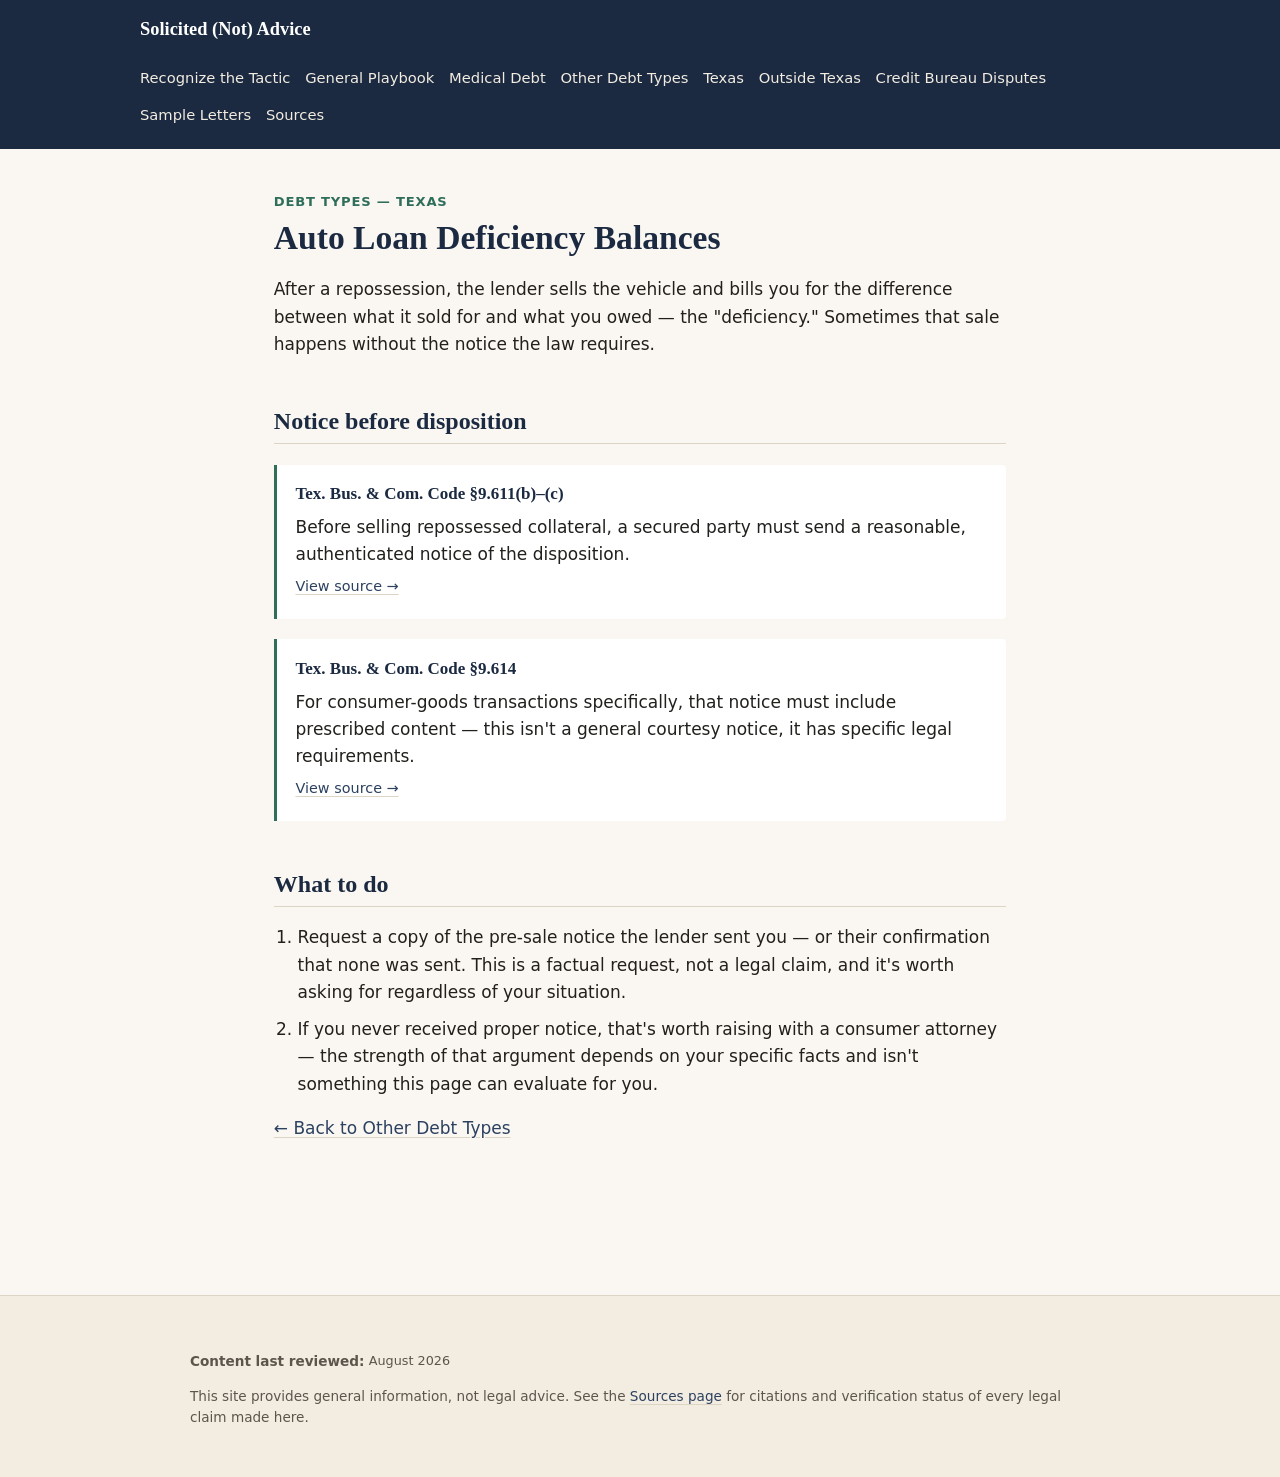
==== auto-loans.html @ 65c3b599 "Add files via upload" ====
<!DOCTYPE html>
<html lang="en">
<head>
<meta charset="UTF-8">
<meta name="viewport" content="width=device-width, initial-scale=1.0">
<meta name="description" content="What Texas law requires before a lender can sell a repossessed vehicle, and what to do if you didn't get proper notice.">
<title>Auto Loan Deficiency Balances — Solicited (Not) Advice</title>
<link rel="stylesheet" href="styles.css">
</head>
<body>
<a href="#main" class="skip-link">Skip to main content</a>
<header class="site-header">
  <div class="header-inner">
    <a href="index.html" class="site-title">Solicited (Not) Advice</a>
    <nav class="main-nav" aria-label="Main">
      <a href="recognize-the-tactic.html">Recognize the Tactic</a>
      <a href="playbook.html">General Playbook</a>
      <a href="medical-debt.html">Medical Debt</a>
      <a href="credit-card-debt.html">Other Debt Types</a>
      <a href="texas.html">Texas</a>
      <a href="outside-texas.html">Outside Texas</a>
      <a href="credit-bureau-disputes.html">Credit Bureau Disputes</a>
      <a href="sample-letters.html">Sample Letters</a>
      <a href="sources.html">Sources</a>
    </nav>
  </div>
</header>

<main id="main">
  <div class="eyebrow">Debt types — Texas</div>
  <h1>Auto Loan Deficiency Balances</h1>
  <p>After a repossession, the lender sells the vehicle and bills you for the difference between what it sold for and what you owed — the "deficiency." Sometimes that sale happens without the notice the law requires.</p>

  <h2 id="notice">Notice before disposition</h2>
  <div class="citation">
    <span class="cite-label">Tex. Bus. & Com. Code §9.611(b)–(c)</span>
    <p>Before selling repossessed collateral, a secured party must send a reasonable, authenticated notice of the disposition.</p>
    <p class="cite-link"><a href="https://codes.findlaw.com/tx/business-and-commerce-code/bus-com-sect-9-611/" target="_blank" rel="noopener">View source →</a></p>
  </div>
  <div class="citation">
    <span class="cite-label">Tex. Bus. & Com. Code §9.614</span>
    <p>For consumer-goods transactions specifically, that notice must include prescribed content — this isn't a general courtesy notice, it has specific legal requirements.</p>
    <p class="cite-link"><a href="https://codes.findlaw.com/tx/business-and-commerce-code/bus-com-sect-9-614/" target="_blank" rel="noopener">View source →</a></p>
  </div>

  <h2>What to do</h2>
  <ol class="steps">
    <li>Request a copy of the pre-sale notice the lender sent you — or their confirmation that none was sent. This is a factual request, not a legal claim, and it's worth asking for regardless of your situation.</li>
    <li>If you never received proper notice, that's worth raising with a consumer attorney — the strength of that argument depends on your specific facts and isn't something this page can evaluate for you.</li>
  </ol>

  <p><a href="credit-card-debt.html">← Back to Other Debt Types</a></p>
</main>

<footer class="site-footer">
  <div class="footer-inner">
    <p><strong>Content last reviewed:</strong> <span class="last-reviewed">August 2026</span></p>
    <p>This site provides general information, not legal advice. See the <a href="sources.html">Sources page</a> for citations and verification status of every legal claim made here.</p>
  </div>
</footer>

<script src="search-index.js"></script>
<script src="script.js"></script>
</body>
</html>
---- styles.css ----
/* ===== Design tokens ===== */
:root {
  --ink: #1B2A41;
  --ink-light: #2C4160;
  --paper: #FAF7F2;
  --paper-warm: #F2ECE1;
  --text: #22201C;
  --text-muted: #5B564C;
  --verified: #2F6E5B;
  --verified-bg: #E6EFEB;
  --caution: #C98A2C;
  --caution-bg: #F7EDDB;
  --border: #DCD5C6;
  --serif: Georgia, "Iowan Old Style", "Palatino Linotype", "Book Antiqua", serif;
  --sans: -apple-system, BlinkMacSystemFont, "Segoe UI", system-ui, Roboto, Helvetica, Arial, sans-serif;
  --max-width: 780px;
  --radius: 4px;
}

* { box-sizing: border-box; }

html { scroll-behavior: smooth; }

body {
  margin: 0;
  font-family: var(--sans);
  background: var(--paper);
  color: var(--text);
  line-height: 1.6;
  font-size: 17px;
}

h1, h2, h3, h4 {
  font-family: var(--serif);
  color: var(--ink);
  line-height: 1.25;
  margin-top: 2em;
  margin-bottom: 0.5em;
}

h1 { font-size: 2.1rem; margin-top: 0; }
h2 { font-size: 1.5rem; border-bottom: 1px solid var(--border); padding-bottom: 0.3em; }
h3 { font-size: 1.15rem; color: var(--ink-light); }

p, li { max-width: 68ch; }

a { color: var(--ink-light); text-decoration-color: var(--border); text-underline-offset: 3px; }
a:hover { color: var(--verified); }
a:focus-visible, button:focus-visible, input:focus-visible {
  outline: 2px solid var(--verified);
  outline-offset: 2px;
}

/* ===== Skip link ===== */
.skip-link {
  position: absolute;
  left: -999px;
  top: 0;
  background: var(--ink);
  color: white;
  padding: 0.6em 1em;
  z-index: 100;
}
.skip-link:focus { left: 0; }

/* ===== Header / nav ===== */
header.site-header {
  background: var(--ink);
  color: var(--paper);
  padding: 0.9em 1.2em;
}
.header-inner {
  max-width: 1000px;
  margin: 0 auto;
  display: flex;
  align-items: center;
  justify-content: space-between;
  gap: 1em;
  flex-wrap: wrap;
}
.site-title {
  font-family: var(--serif);
  font-size: 1.15rem;
  color: white;
  text-decoration: none;
  font-weight: bold;
  white-space: nowrap;
}
.site-title:hover { color: var(--paper-warm); }

nav.main-nav {
  display: flex;
  flex-wrap: wrap;
  gap: 0.2em 1em;
  font-size: 0.92rem;
}
nav.main-nav a {
  color: var(--paper-warm);
  text-decoration: none;
  padding: 0.3em 0;
  border-bottom: 2px solid transparent;
}
nav.main-nav a:hover, nav.main-nav a[aria-current="page"] {
  color: white;
  border-bottom-color: var(--verified);
}

/* ===== Search ===== */
.site-search {
  max-width: 1000px;
  margin: 0 auto;
  padding: 0.8em 1.2em;
}
.site-search input {
  width: 100%;
  padding: 0.7em 1em;
  border: 1px solid var(--border);
  border-radius: var(--radius);
  font-size: 1rem;
  font-family: var(--sans);
  background: white;
}
#search-results {
  max-width: 1000px;
  margin: 0.4em auto 0;
  padding: 0 1.2em;
  font-size: 0.92rem;
}
#search-results ul { list-style: none; padding: 0; margin: 0.3em 0; }
#search-results li { padding: 0.35em 0; border-bottom: 1px solid var(--border); }
#search-results a { font-weight: 600; }
#search-results .snippet { color: var(--text-muted); display: block; font-size: 0.9em; }

/* ===== Main content ===== */
main {
  max-width: var(--max-width);
  margin: 0 auto;
  padding: 2.5em 1.4em 5em;
}
main.wide { max-width: 900px; }

/* ===== Hero (homepage) ===== */
.hero {
  background: var(--paper-warm);
  border-bottom: 1px solid var(--border);
  padding: 3.5em 1.4em;
  text-align: left;
}
.hero-inner { max-width: 700px; margin: 0 auto; }
.hero h1 {
  font-size: 2.3rem;
  margin-bottom: 0.4em;
}
.hero .lede {
  font-size: 1.2rem;
  color: var(--text);
  margin-bottom: 0;
}
.hero .signoff {
  font-family: var(--serif);
  font-style: italic;
  color: var(--ink-light);
  margin-top: 0.6em;
}

/* ===== Disclaimer box ===== */
.disclaimer {
  background: var(--caution-bg);
  border: 1px solid var(--caution);
  border-radius: var(--radius);
  padding: 1.1em 1.3em;
  margin: 1.6em 0;
  font-size: 0.94rem;
}
.disclaimer strong { color: #8A5D1A; }

/* ===== Citation block ===== */
.citation {
  border-left: 3px solid var(--verified);
  background: white;
  padding: 0.9em 1.1em;
  margin: 1.2em 0;
  border-radius: 0 var(--radius) var(--radius) 0;
}
.citation .cite-label {
  font-family: var(--serif);
  font-weight: bold;
  color: var(--ink);
  display: block;
  margin-bottom: 0.3em;
}
.citation p { margin: 0.4em 0; }
.citation .cite-link { font-size: 0.9rem; }

/* ===== Cards / grid ===== */
.card-grid {
  display: grid;
  grid-template-columns: repeat(auto-fit, minmax(220px, 1fr));
  gap: 1em;
  margin: 1.5em 0;
}
.card {
  background: white;
  border: 1px solid var(--border);
  border-radius: var(--radius);
  padding: 1.2em;
  text-decoration: none;
  color: var(--text);
  display: block;
}
.card:hover { border-color: var(--verified); }
.card h3 { margin-top: 0; color: var(--ink); }
.card p { font-size: 0.92rem; color: var(--text-muted); margin-bottom: 0; }

/* ===== Tactic pattern block ===== */
.tactic {
  border: 1px solid var(--border);
  border-radius: var(--radius);
  padding: 1.3em 1.4em;
  margin: 1.4em 0;
  background: white;
}
.tactic h3 { margin-top: 0; }
.tactic .looks-like { color: var(--text-muted); font-style: italic; }

/* ===== Steps ===== */
ol.steps { padding-left: 1.4em; }
ol.steps li { margin-bottom: 0.6em; }

/* ===== Letter template ===== */
.letter-template {
  background: white;
  border: 1px solid var(--border);
  border-radius: var(--radius);
  padding: 1.5em;
  font-family: var(--serif);
  white-space: pre-wrap;
  margin: 1em 0;
  line-height: 1.7;
}
.letter-note {
  background: var(--caution-bg);
  border-left: 3px solid var(--caution);
  padding: 0.7em 1em;
  font-size: 0.9rem;
  margin-bottom: 1em;
}

/* ===== Table ===== */
table.data {
  width: 100%;
  border-collapse: collapse;
  margin: 1.4em 0;
  font-size: 0.94rem;
}
table.data th, table.data td {
  text-align: left;
  padding: 0.6em 0.7em;
  border-bottom: 1px solid var(--border);
}
table.data th {
  font-family: var(--serif);
  color: var(--ink);
  border-bottom: 2px solid var(--ink);
}

/* ===== Footer ===== */
footer.site-footer {
  background: var(--paper-warm);
  border-top: 1px solid var(--border);
  padding: 2em 1.4em;
  margin-top: 3em;
}
.footer-inner {
  max-width: 900px;
  margin: 0 auto;
  font-size: 0.85rem;
  color: var(--text-muted);
}
.footer-inner p { max-width: none; }
.footer-inner a { color: var(--ink-light); }
.last-reviewed {
  display: inline-block;
  margin-top: 0.6em;
  font-size: 0.8rem;
  color: var(--text-muted);
}

/* ===== Back to top / breadcrumb ===== */
.eyebrow {
  font-size: 0.82rem;
  text-transform: uppercase;
  letter-spacing: 0.06em;
  color: var(--verified);
  font-weight: 700;
  margin-bottom: 0.4em;
}

/* ===== Reduced motion ===== */
@media (prefers-reduced-motion: reduce) {
  html { scroll-behavior: auto; }
}

/* ===== Mobile ===== */
@media (max-width: 640px) {
  .hero { padding: 2.2em 1em; }
  .hero h1 { font-size: 1.7rem; }
  main { padding: 1.8em 1em 4em; }
  nav.main-nav { gap: 0.1em 0.7em; }
}
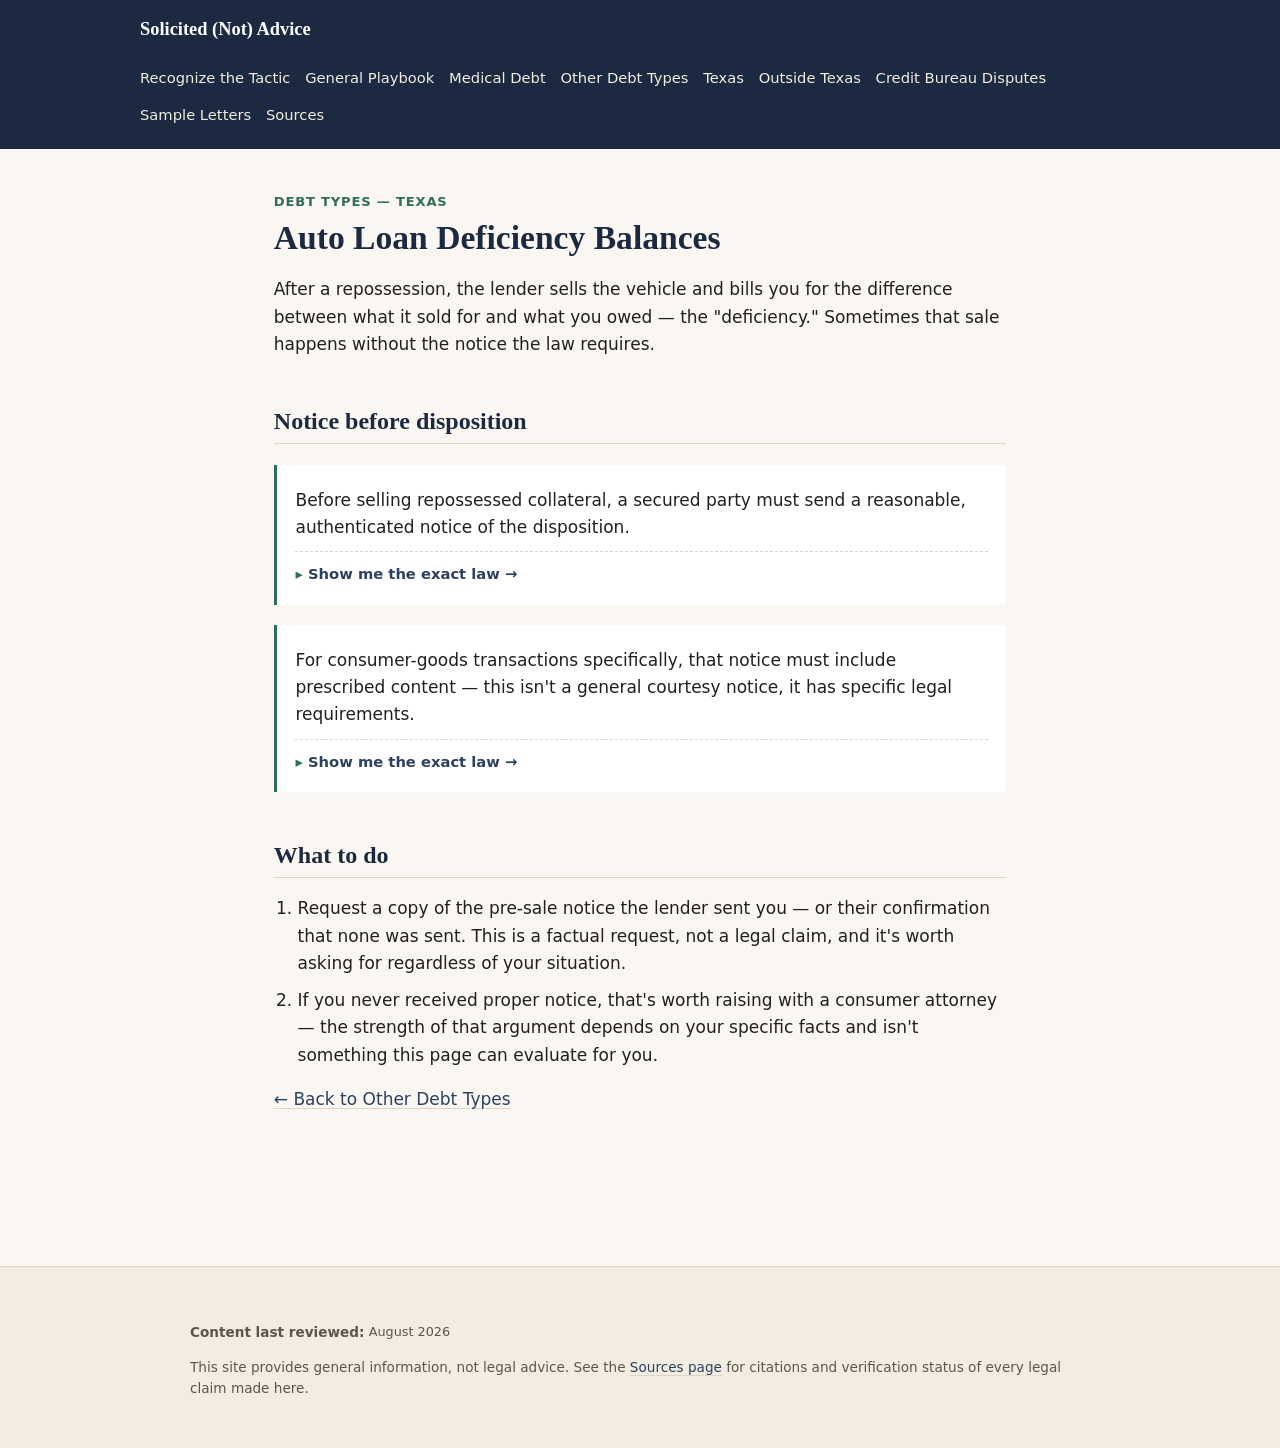
==== commit a96a0b33: "Add files via upload" ====
--- a/auto-loans.html
+++ b/auto-loans.html
@@ -33,15 +33,25 @@
 
   <h2 id="notice">Notice before disposition</h2>
   <div class="citation">
-    <span class="cite-label">Tex. Bus. & Com. Code §9.611(b)–(c)</span>
-    <p>Before selling repossessed collateral, a secured party must send a reasonable, authenticated notice of the disposition.</p>
-    <p class="cite-link"><a href="https://codes.findlaw.com/tx/business-and-commerce-code/bus-com-sect-9-611/" target="_blank" rel="noopener">View source →</a></p>
-  </div>
+      <p class="takeaway">Before selling repossessed collateral, a secured party must send a reasonable, authenticated notice of the disposition.</p>
+      <details>
+        <summary>Show me the exact law &rarr;</summary>
+        <div class="legal-text">
+          <p><strong>Tex. Bus. & Com. Code §9.611(b)–(c)</strong></p>
+          <p class="cite-link"><a href="https://codes.findlaw.com/tx/business-and-commerce-code/bus-com-sect-9-611/" target="_blank" rel="noopener">View source →</a></p>
+        </div>
+      </details>
+    </div>
   <div class="citation">
-    <span class="cite-label">Tex. Bus. & Com. Code §9.614</span>
-    <p>For consumer-goods transactions specifically, that notice must include prescribed content — this isn't a general courtesy notice, it has specific legal requirements.</p>
-    <p class="cite-link"><a href="https://codes.findlaw.com/tx/business-and-commerce-code/bus-com-sect-9-614/" target="_blank" rel="noopener">View source →</a></p>
-  </div>
+      <p class="takeaway">For consumer-goods transactions specifically, that notice must include prescribed content — this isn't a general courtesy notice, it has specific legal requirements.</p>
+      <details>
+        <summary>Show me the exact law &rarr;</summary>
+        <div class="legal-text">
+          <p><strong>Tex. Bus. & Com. Code §9.614</strong></p>
+          <p class="cite-link"><a href="https://codes.findlaw.com/tx/business-and-commerce-code/bus-com-sect-9-614/" target="_blank" rel="noopener">View source →</a></p>
+        </div>
+      </details>
+    </div>
 
   <h2>What to do</h2>
   <ol class="steps">
--- a/styles.css
+++ b/styles.css
@@ -163,6 +163,46 @@
   margin-top: 0.6em;
 }
 
+/* ===== Hero search (homepage) ===== */
+.hero-search {
+  margin-top: 1.6em;
+  max-width: 560px;
+}
+.hero-search label.visible-label {
+  display: block;
+  font-family: var(--sans);
+  font-weight: 700;
+  font-size: 0.85rem;
+  text-transform: uppercase;
+  letter-spacing: 0.05em;
+  color: var(--ink-light);
+  margin-bottom: 0.5em;
+}
+.hero-search input {
+  width: 100%;
+  padding: 0.9em 1.1em;
+  border: 2px solid var(--ink);
+  border-radius: var(--radius);
+  font-size: 1.1rem;
+  font-family: var(--sans);
+  background: white;
+}
+.hero-search input:focus-visible {
+  outline: 3px solid var(--verified);
+  outline-offset: 1px;
+}
+.hero-search #search-results {
+  padding: 0;
+  margin-top: 0.5em;
+}
+.triage-prompt {
+  font-family: var(--serif);
+  font-size: 1.1rem;
+  color: var(--ink);
+  font-weight: 600;
+  margin: 1.8em 0 0.6em;
+}
+
 /* ===== Disclaimer box ===== */
 .disclaimer {
   background: var(--caution-bg);
@@ -191,6 +231,70 @@
 }
 .citation p { margin: 0.4em 0; }
 .citation .cite-link { font-size: 0.9rem; }
+
+/* ===== Progressive disclosure within citations ===== */
+.citation .takeaway {
+  margin: 0.4em 0;
+}
+.citation details {
+  margin: 0.6em 0 0.2em;
+  border-top: 1px dashed var(--border);
+  padding-top: 0.6em;
+}
+.citation details summary {
+  cursor: pointer;
+  font-weight: 600;
+  color: var(--ink-light);
+  font-size: 0.92rem;
+  list-style: none;
+  user-select: none;
+}
+.citation details summary::-webkit-details-marker { display: none; }
+.citation details summary::before {
+  content: "▸ ";
+  color: var(--verified);
+}
+.citation details[open] summary::before {
+  content: "▾ ";
+}
+.citation details summary:hover { color: var(--verified); }
+.citation details[open] summary {
+  margin-bottom: 0.5em;
+}
+.citation details .legal-text {
+  background: var(--paper-warm);
+  border-radius: var(--radius);
+  padding: 0.8em 1em;
+  font-size: 0.93rem;
+  color: var(--text-muted);
+}
+.citation details .legal-text p { margin: 0.3em 0; }
+
+/* ===== Urgent alert (distinct from .disclaimer) ===== */
+.urgent-alert {
+  background: #FBE9E7;
+  border: 2px solid #B23A2F;
+  border-radius: var(--radius);
+  padding: 1.1em 1.3em;
+  margin: 1.6em 0;
+  font-size: 0.98rem;
+  position: relative;
+}
+.urgent-alert .urgent-label {
+  display: inline-block;
+  font-family: var(--sans);
+  font-weight: 800;
+  text-transform: uppercase;
+  letter-spacing: 0.04em;
+  font-size: 0.78rem;
+  color: white;
+  background: #B23A2F;
+  padding: 0.25em 0.6em;
+  border-radius: 3px;
+  margin-bottom: 0.5em;
+}
+.urgent-alert strong { color: #8A2A21; }
+.urgent-alert p:last-child { margin-bottom: 0; }
 
 /* ===== Cards / grid ===== */
 .card-grid {
@@ -209,8 +313,17 @@
   display: block;
 }
 .card:hover { border-color: var(--verified); }
+.card:hover .card-icon { color: var(--verified); }
 .card h3 { margin-top: 0; color: var(--ink); }
 .card p { font-size: 0.92rem; color: var(--text-muted); margin-bottom: 0; }
+.card-icon {
+  width: 34px;
+  height: 34px;
+  color: var(--ink-light);
+  margin-bottom: 0.6em;
+  display: block;
+}
+.card-icon svg { width: 100%; height: 100%; }
 
 /* ===== Tactic pattern block ===== */
 .tactic {
@@ -220,8 +333,15 @@
   margin: 1.4em 0;
   background: white;
 }
-.tactic h3 { margin-top: 0; }
+.tactic h3 { margin-top: 0; display: flex; align-items: center; gap: 0.5em; }
 .tactic .looks-like { color: var(--text-muted); font-style: italic; }
+.tactic-icon {
+  width: 26px;
+  height: 26px;
+  flex-shrink: 0;
+  color: var(--caution);
+}
+.tactic-icon svg { width: 100%; height: 100%; }
 
 /* ===== Steps ===== */
 ol.steps { padding-left: 1.4em; }
@@ -305,6 +425,7 @@
 @media (max-width: 640px) {
   .hero { padding: 2.2em 1em; }
   .hero h1 { font-size: 1.7rem; }
+  .hero-search input { font-size: 1rem; }
   main { padding: 1.8em 1em 4em; }
   nav.main-nav { gap: 0.1em 0.7em; }
 }
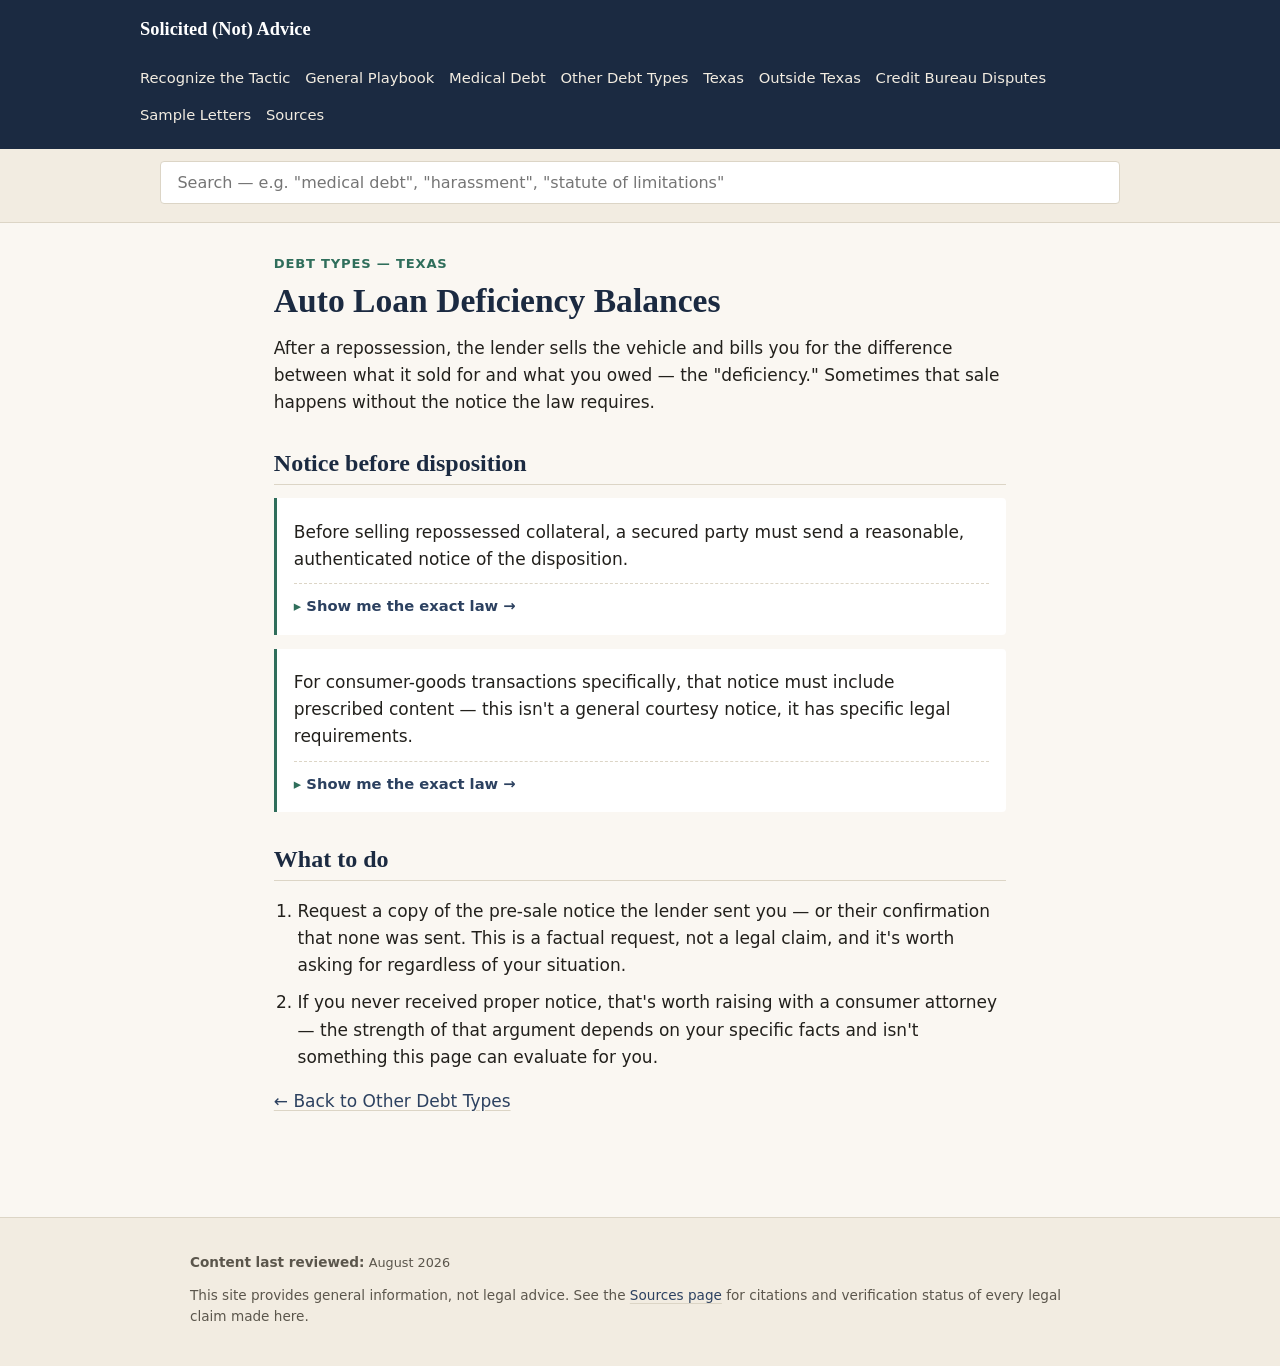
==== commit 8d490206: "Add files via upload" ====
--- a/auto-loans.html
+++ b/auto-loans.html
@@ -25,6 +25,15 @@
     </nav>
   </div>
 </header>
+
+<div class="site-search">
+  <div class="site-search-inner">
+    <label for="site-search-input" class="visually-hidden">Search this site</label>
+    <input type="search" id="site-search-input" placeholder="Search &mdash; e.g. &quot;medical debt&quot;, &quot;harassment&quot;, &quot;statute of limitations&quot;" autocomplete="off">
+    <div id="search-results"></div>
+  </div>
+</div>
+
 
 <main id="main">
   <div class="eyebrow">Debt types — Texas</div>
--- a/styles.css
+++ b/styles.css
@@ -34,21 +34,35 @@
   font-family: var(--serif);
   color: var(--ink);
   line-height: 1.25;
-  margin-top: 2em;
-  margin-bottom: 0.5em;
+  margin-top: 1.3em;
+  margin-bottom: 0.4em;
 }
 
 h1 { font-size: 2.1rem; margin-top: 0; }
-h2 { font-size: 1.5rem; border-bottom: 1px solid var(--border); padding-bottom: 0.3em; }
+h2 { font-size: 1.5rem; border-bottom: 1px solid var(--border); padding-bottom: 0.25em; }
 h3 { font-size: 1.15rem; color: var(--ink-light); }
 
 p, li { max-width: 68ch; }
+p { margin: 0 0 0.8em; }
 
 a { color: var(--ink-light); text-decoration-color: var(--border); text-underline-offset: 3px; }
 a:hover { color: var(--verified); }
 a:focus-visible, button:focus-visible, input:focus-visible {
   outline: 2px solid var(--verified);
   outline-offset: 2px;
+}
+
+/* ===== Accessibility utility ===== */
+.visually-hidden {
+  position: absolute;
+  width: 1px;
+  height: 1px;
+  padding: 0;
+  margin: -1px;
+  overflow: hidden;
+  clip: rect(0, 0, 0, 0);
+  white-space: nowrap;
+  border: 0;
 }
 
 /* ===== Skip link ===== */
@@ -107,9 +121,14 @@
 
 /* ===== Search ===== */
 .site-search {
+  background: var(--paper-warm);
+  border-bottom: 1px solid var(--border);
+  padding: 0.7em 0;
+}
+.site-search-inner {
   max-width: 1000px;
   margin: 0 auto;
-  padding: 0.8em 1.2em;
+  padding: 0 1.2em;
 }
 .site-search input {
   width: 100%;
@@ -135,7 +154,7 @@
 main {
   max-width: var(--max-width);
   margin: 0 auto;
-  padding: 2.5em 1.4em 5em;
+  padding: 1.8em 1.4em 3.2em;
 }
 main.wide { max-width: 900px; }
 
@@ -143,7 +162,7 @@
 .hero {
   background: var(--paper-warm);
   border-bottom: 1px solid var(--border);
-  padding: 3.5em 1.4em;
+  padding: 2.4em 1.4em;
   text-align: left;
 }
 .hero-inner { max-width: 700px; margin: 0 auto; }
@@ -200,7 +219,7 @@
   font-size: 1.1rem;
   color: var(--ink);
   font-weight: 600;
-  margin: 1.8em 0 0.6em;
+  margin: 1.2em 0 0.5em;
 }
 
 /* ===== Disclaimer box ===== */
@@ -208,8 +227,8 @@
   background: var(--caution-bg);
   border: 1px solid var(--caution);
   border-radius: var(--radius);
-  padding: 1.1em 1.3em;
-  margin: 1.6em 0;
+  padding: 1em 1.2em;
+  margin: 1.1em 0;
   font-size: 0.94rem;
 }
 .disclaimer strong { color: #8A5D1A; }
@@ -218,8 +237,8 @@
 .citation {
   border-left: 3px solid var(--verified);
   background: white;
-  padding: 0.9em 1.1em;
-  margin: 1.2em 0;
+  padding: 0.8em 1em;
+  margin: 0.8em 0;
   border-radius: 0 var(--radius) var(--radius) 0;
 }
 .citation .cite-label {
@@ -270,13 +289,47 @@
 }
 .citation details .legal-text p { margin: 0.3em 0; }
 
+/* ===== Section-level progressive disclosure (active summary pattern) ===== */
+/* Wraps supporting detail under a short always-visible lead sentence. */
+.section-details {
+  margin: 0.5em 0 1em;
+}
+.section-details > summary {
+  cursor: pointer;
+  font-weight: 600;
+  color: var(--ink-light);
+  font-size: 0.95rem;
+  list-style: none;
+  user-select: none;
+  padding: 0.5em 0;
+}
+.section-details > summary::-webkit-details-marker { display: none; }
+.section-details > summary::before {
+  content: "▸ ";
+  color: var(--verified);
+}
+.section-details[open] > summary::before {
+  content: "▾ ";
+}
+.section-details > summary:hover { color: var(--verified); }
+.section-details[open] > summary { margin-bottom: 0.3em; }
+.section-details > ul {
+  background: white;
+  border: 1px solid var(--border);
+  border-radius: var(--radius);
+  padding: 1em 1.2em 1em 2.2em;
+  margin: 0;
+}
+.section-details > ul li { margin-bottom: 0.5em; }
+.section-details > ul li:last-child { margin-bottom: 0; }
+
 /* ===== Urgent alert (distinct from .disclaimer) ===== */
 .urgent-alert {
   background: #FBE9E7;
   border: 2px solid #B23A2F;
   border-radius: var(--radius);
-  padding: 1.1em 1.3em;
-  margin: 1.6em 0;
+  padding: 1em 1.2em;
+  margin: 1.1em 0;
   font-size: 0.98rem;
   position: relative;
 }
@@ -300,8 +353,8 @@
 .card-grid {
   display: grid;
   grid-template-columns: repeat(auto-fit, minmax(220px, 1fr));
-  gap: 1em;
-  margin: 1.5em 0;
+  gap: 0.8em;
+  margin: 1em 0;
 }
 .card {
   background: white;
@@ -329,8 +382,8 @@
 .tactic {
   border: 1px solid var(--border);
   border-radius: var(--radius);
-  padding: 1.3em 1.4em;
-  margin: 1.4em 0;
+  padding: 1.1em 1.2em;
+  margin: 1em 0;
   background: white;
 }
 .tactic h3 { margin-top: 0; display: flex; align-items: center; gap: 0.5em; }
@@ -388,8 +441,8 @@
 footer.site-footer {
   background: var(--paper-warm);
   border-top: 1px solid var(--border);
-  padding: 2em 1.4em;
-  margin-top: 3em;
+  padding: 1.6em 1.4em;
+  margin-top: 2em;
 }
 .footer-inner {
   max-width: 900px;
@@ -423,9 +476,9 @@
 
 /* ===== Mobile ===== */
 @media (max-width: 640px) {
-  .hero { padding: 2.2em 1em; }
+  .hero { padding: 1.8em 1em; }
   .hero h1 { font-size: 1.7rem; }
   .hero-search input { font-size: 1rem; }
-  main { padding: 1.8em 1em 4em; }
+  main { padding: 1.4em 1em 2.6em; }
   nav.main-nav { gap: 0.1em 0.7em; }
 }
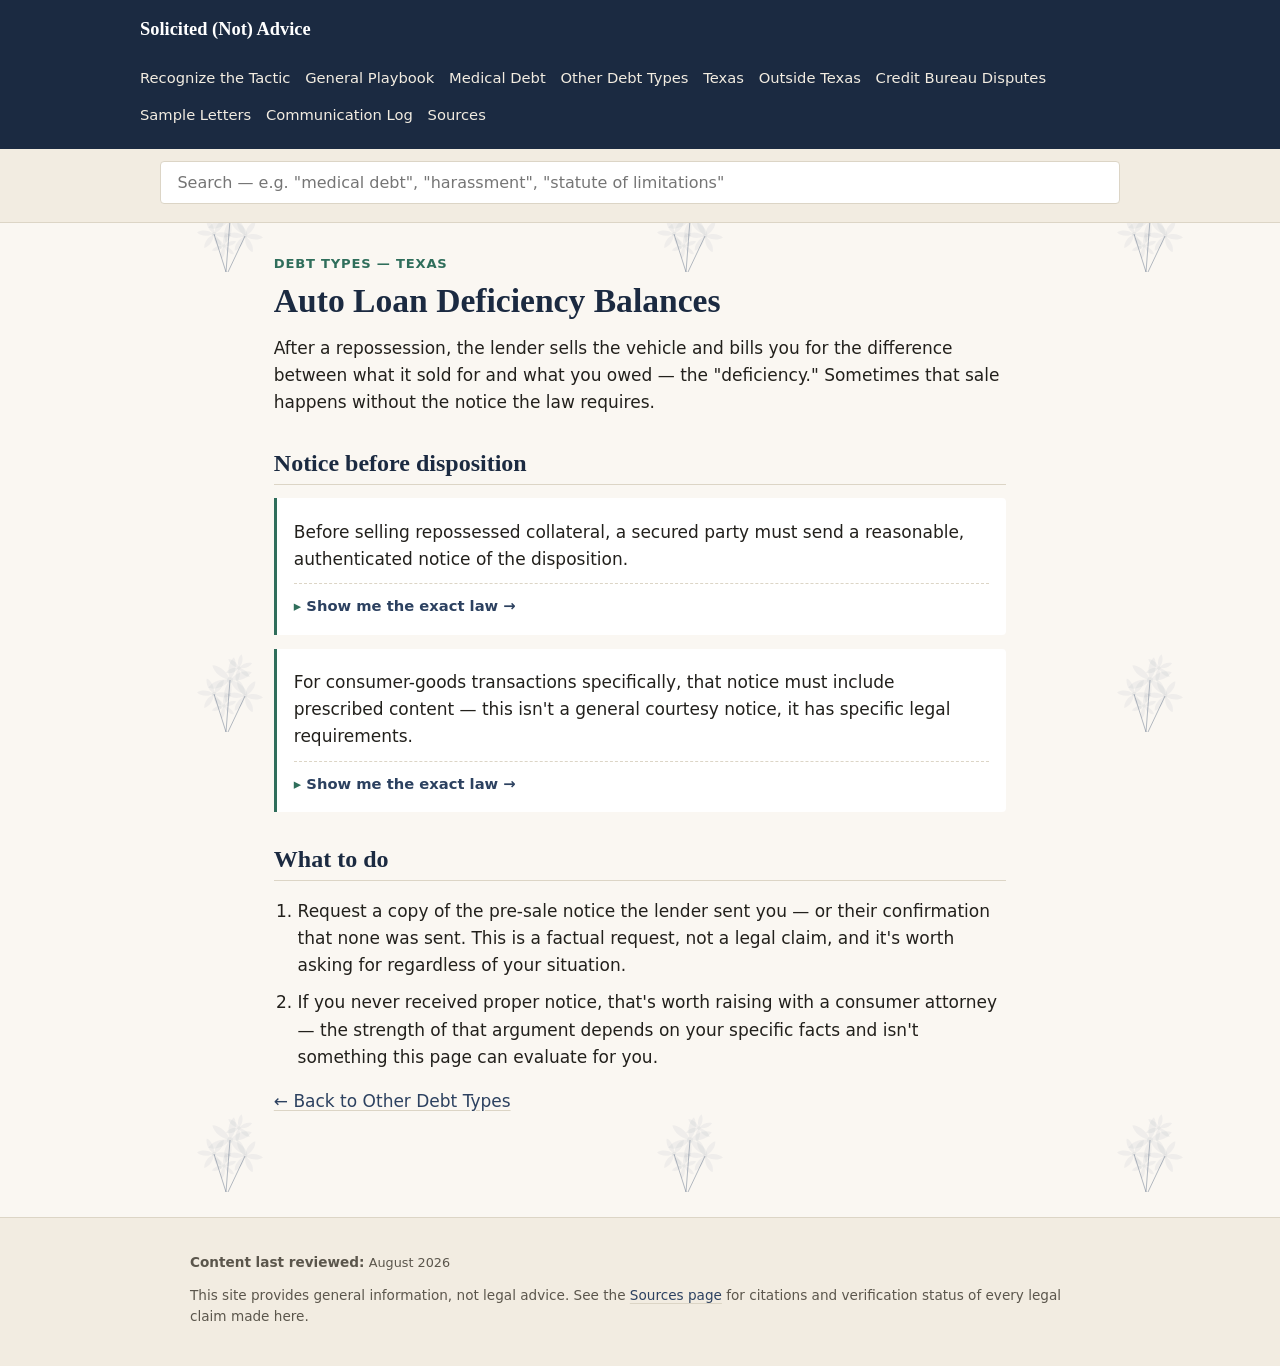
==== commit 122ef39d: "Add files via upload" ====
--- a/auto-loans.html
+++ b/auto-loans.html
@@ -21,6 +21,7 @@
       <a href="outside-texas.html">Outside Texas</a>
       <a href="credit-bureau-disputes.html">Credit Bureau Disputes</a>
       <a href="sample-letters.html">Sample Letters</a>
+      <a href="communication-log.html">Communication Log</a>
       <a href="sources.html">Sources</a>
     </nav>
   </div>
--- a/styles.css
+++ b/styles.css
@@ -13,6 +13,7 @@
   --border: #DCD5C6;
   --serif: Georgia, "Iowan Old Style", "Palatino Linotype", "Book Antiqua", serif;
   --sans: -apple-system, BlinkMacSystemFont, "Segoe UI", system-ui, Roboto, Helvetica, Arial, sans-serif;
+  --hand: "Segoe Print", "Bradley Hand", "Chalkboard SE", "Comic Sans MS", cursive;
   --max-width: 780px;
   --radius: 4px;
 }
@@ -24,7 +25,9 @@
 body {
   margin: 0;
   font-family: var(--sans);
-  background: var(--paper);
+  background-color: var(--paper);
+  background-image: url("data:image/svg+xml,%3Csvg xmlns='http://www.w3.org/2000/svg' width='460' height='460' viewBox='-230 -230 460 460'%3E%3Cg fill='%232C4160' fill-opacity='0.05'%3E%3Cg transform='translate(0,-10) rotate(10) scale(1.15)'%3E%3Cpath d='M0 0 C-4 -7 -4 -15 0 -20 C4 -15 4 -7 0 0 Z' transform='rotate(0)'/%3E%3Cpath d='M0 0 C-4 -7 -4 -15 0 -20 C4 -15 4 -7 0 0 Z' transform='rotate(60)'/%3E%3Cpath d='M0 0 C-4 -7 -4 -15 0 -20 C4 -15 4 -7 0 0 Z' transform='rotate(120)'/%3E%3Cpath d='M0 0 C-4 -7 -4 -15 0 -20 C4 -15 4 -7 0 0 Z' transform='rotate(180)'/%3E%3Cpath d='M0 0 C-4 -7 -4 -15 0 -20 C4 -15 4 -7 0 0 Z' transform='rotate(240)'/%3E%3Cpath d='M0 0 C-4 -7 -4 -15 0 -20 C4 -15 4 -7 0 0 Z' transform='rotate(300)'/%3E%3Ccircle cx='0' cy='0' r='2.5'/%3E%3C/g%3E%3Cg transform='translate(-16,4) rotate(-25) scale(0.85)'%3E%3Cpath d='M0 0 C-4 -7 -4 -15 0 -20 C4 -15 4 -7 0 0 Z' transform='rotate(0)'/%3E%3Cpath d='M0 0 C-4 -7 -4 -15 0 -20 C4 -15 4 -7 0 0 Z' transform='rotate(60)'/%3E%3Cpath d='M0 0 C-4 -7 -4 -15 0 -20 C4 -15 4 -7 0 0 Z' transform='rotate(120)'/%3E%3Cpath d='M0 0 C-4 -7 -4 -15 0 -20 C4 -15 4 -7 0 0 Z' transform='rotate(180)'/%3E%3Cpath d='M0 0 C-4 -7 -4 -15 0 -20 C4 -15 4 -7 0 0 Z' transform='rotate(240)'/%3E%3Cpath d='M0 0 C-4 -7 -4 -15 0 -20 C4 -15 4 -7 0 0 Z' transform='rotate(300)'/%3E%3Ccircle cx='0' cy='0' r='2.5'/%3E%3C/g%3E%3Cg transform='translate(15,6) rotate(35) scale(0.9)'%3E%3Cpath d='M0 0 C-4 -7 -4 -15 0 -20 C4 -15 4 -7 0 0 Z' transform='rotate(0)'/%3E%3Cpath d='M0 0 C-4 -7 -4 -15 0 -20 C4 -15 4 -7 0 0 Z' transform='rotate(60)'/%3E%3Cpath d='M0 0 C-4 -7 -4 -15 0 -20 C4 -15 4 -7 0 0 Z' transform='rotate(120)'/%3E%3Cpath d='M0 0 C-4 -7 -4 -15 0 -20 C4 -15 4 -7 0 0 Z' transform='rotate(180)'/%3E%3Cpath d='M0 0 C-4 -7 -4 -15 0 -20 C4 -15 4 -7 0 0 Z' transform='rotate(240)'/%3E%3Cpath d='M0 0 C-4 -7 -4 -15 0 -20 C4 -15 4 -7 0 0 Z' transform='rotate(300)'/%3E%3Ccircle cx='0' cy='0' r='2.5'/%3E%3C/g%3E%3Cg transform='translate(-6,16) rotate(70) scale(0.65)'%3E%3Cpath d='M0 0 C-4 -7 -4 -15 0 -20 C4 -15 4 -7 0 0 Z' transform='rotate(0)'/%3E%3Cpath d='M0 0 C-4 -7 -4 -15 0 -20 C4 -15 4 -7 0 0 Z' transform='rotate(60)'/%3E%3Cpath d='M0 0 C-4 -7 -4 -15 0 -20 C4 -15 4 -7 0 0 Z' transform='rotate(120)'/%3E%3Cpath d='M0 0 C-4 -7 -4 -15 0 -20 C4 -15 4 -7 0 0 Z' transform='rotate(180)'/%3E%3Cpath d='M0 0 C-4 -7 -4 -15 0 -20 C4 -15 4 -7 0 0 Z' transform='rotate(240)'/%3E%3Cpath d='M0 0 C-4 -7 -4 -15 0 -20 C4 -15 4 -7 0 0 Z' transform='rotate(300)'/%3E%3Ccircle cx='0' cy='0' r='2.5'/%3E%3C/g%3E%3Cg transform='translate(9,-22) rotate(-50) scale(0.7)'%3E%3Cpath d='M0 0 C-4 -7 -4 -15 0 -20 C4 -15 4 -7 0 0 Z' transform='rotate(0)'/%3E%3Cpath d='M0 0 C-4 -7 -4 -15 0 -20 C4 -15 4 -7 0 0 Z' transform='rotate(60)'/%3E%3Cpath d='M0 0 C-4 -7 -4 -15 0 -20 C4 -15 4 -7 0 0 Z' transform='rotate(120)'/%3E%3Cpath d='M0 0 C-4 -7 -4 -15 0 -20 C4 -15 4 -7 0 0 Z' transform='rotate(180)'/%3E%3Cpath d='M0 0 C-4 -7 -4 -15 0 -20 C4 -15 4 -7 0 0 Z' transform='rotate(240)'/%3E%3Cpath d='M0 0 C-4 -7 -4 -15 0 -20 C4 -15 4 -7 0 0 Z' transform='rotate(300)'/%3E%3Ccircle cx='0' cy='0' r='2.5'/%3E%3C/g%3E%3C/g%3E%3Cg stroke='%232C4160' stroke-width='1' fill='none' stroke-opacity='0.35'%3E%3Cpath d='M0 -10 L-4 42'/%3E%3Cpath d='M-16 4 L-4 42'/%3E%3Cpath d='M15 6 L-2 42'/%3E%3C/g%3E%3C/svg%3E");
+  background-repeat: repeat;
   color: var(--text);
   line-height: 1.6;
   font-size: 17px;
@@ -160,7 +163,9 @@
 
 /* ===== Hero (homepage) ===== */
 .hero {
-  background: var(--paper-warm);
+  background-color: var(--paper-warm);
+  background-image: url("data:image/svg+xml,%3Csvg xmlns='http://www.w3.org/2000/svg' width='380' height='380' viewBox='-190 -190 380 380'%3E%3Cg fill='%232C4160' fill-opacity='0.07'%3E%3Cg transform='translate(0,-10) rotate(10) scale(1.15)'%3E%3Cpath d='M0 0 C-4 -7 -4 -15 0 -20 C4 -15 4 -7 0 0 Z' transform='rotate(0)'/%3E%3Cpath d='M0 0 C-4 -7 -4 -15 0 -20 C4 -15 4 -7 0 0 Z' transform='rotate(60)'/%3E%3Cpath d='M0 0 C-4 -7 -4 -15 0 -20 C4 -15 4 -7 0 0 Z' transform='rotate(120)'/%3E%3Cpath d='M0 0 C-4 -7 -4 -15 0 -20 C4 -15 4 -7 0 0 Z' transform='rotate(180)'/%3E%3Cpath d='M0 0 C-4 -7 -4 -15 0 -20 C4 -15 4 -7 0 0 Z' transform='rotate(240)'/%3E%3Cpath d='M0 0 C-4 -7 -4 -15 0 -20 C4 -15 4 -7 0 0 Z' transform='rotate(300)'/%3E%3Ccircle cx='0' cy='0' r='2.5'/%3E%3C/g%3E%3Cg transform='translate(-16,4) rotate(-25) scale(0.85)'%3E%3Cpath d='M0 0 C-4 -7 -4 -15 0 -20 C4 -15 4 -7 0 0 Z' transform='rotate(0)'/%3E%3Cpath d='M0 0 C-4 -7 -4 -15 0 -20 C4 -15 4 -7 0 0 Z' transform='rotate(60)'/%3E%3Cpath d='M0 0 C-4 -7 -4 -15 0 -20 C4 -15 4 -7 0 0 Z' transform='rotate(120)'/%3E%3Cpath d='M0 0 C-4 -7 -4 -15 0 -20 C4 -15 4 -7 0 0 Z' transform='rotate(180)'/%3E%3Cpath d='M0 0 C-4 -7 -4 -15 0 -20 C4 -15 4 -7 0 0 Z' transform='rotate(240)'/%3E%3Cpath d='M0 0 C-4 -7 -4 -15 0 -20 C4 -15 4 -7 0 0 Z' transform='rotate(300)'/%3E%3Ccircle cx='0' cy='0' r='2.5'/%3E%3C/g%3E%3Cg transform='translate(15,6) rotate(35) scale(0.9)'%3E%3Cpath d='M0 0 C-4 -7 -4 -15 0 -20 C4 -15 4 -7 0 0 Z' transform='rotate(0)'/%3E%3Cpath d='M0 0 C-4 -7 -4 -15 0 -20 C4 -15 4 -7 0 0 Z' transform='rotate(60)'/%3E%3Cpath d='M0 0 C-4 -7 -4 -15 0 -20 C4 -15 4 -7 0 0 Z' transform='rotate(120)'/%3E%3Cpath d='M0 0 C-4 -7 -4 -15 0 -20 C4 -15 4 -7 0 0 Z' transform='rotate(180)'/%3E%3Cpath d='M0 0 C-4 -7 -4 -15 0 -20 C4 -15 4 -7 0 0 Z' transform='rotate(240)'/%3E%3Cpath d='M0 0 C-4 -7 -4 -15 0 -20 C4 -15 4 -7 0 0 Z' transform='rotate(300)'/%3E%3Ccircle cx='0' cy='0' r='2.5'/%3E%3C/g%3E%3Cg transform='translate(-6,16) rotate(70) scale(0.65)'%3E%3Cpath d='M0 0 C-4 -7 -4 -15 0 -20 C4 -15 4 -7 0 0 Z' transform='rotate(0)'/%3E%3Cpath d='M0 0 C-4 -7 -4 -15 0 -20 C4 -15 4 -7 0 0 Z' transform='rotate(60)'/%3E%3Cpath d='M0 0 C-4 -7 -4 -15 0 -20 C4 -15 4 -7 0 0 Z' transform='rotate(120)'/%3E%3Cpath d='M0 0 C-4 -7 -4 -15 0 -20 C4 -15 4 -7 0 0 Z' transform='rotate(180)'/%3E%3Cpath d='M0 0 C-4 -7 -4 -15 0 -20 C4 -15 4 -7 0 0 Z' transform='rotate(240)'/%3E%3Cpath d='M0 0 C-4 -7 -4 -15 0 -20 C4 -15 4 -7 0 0 Z' transform='rotate(300)'/%3E%3Ccircle cx='0' cy='0' r='2.5'/%3E%3C/g%3E%3Cg transform='translate(9,-22) rotate(-50) scale(0.7)'%3E%3Cpath d='M0 0 C-4 -7 -4 -15 0 -20 C4 -15 4 -7 0 0 Z' transform='rotate(0)'/%3E%3Cpath d='M0 0 C-4 -7 -4 -15 0 -20 C4 -15 4 -7 0 0 Z' transform='rotate(60)'/%3E%3Cpath d='M0 0 C-4 -7 -4 -15 0 -20 C4 -15 4 -7 0 0 Z' transform='rotate(120)'/%3E%3Cpath d='M0 0 C-4 -7 -4 -15 0 -20 C4 -15 4 -7 0 0 Z' transform='rotate(180)'/%3E%3Cpath d='M0 0 C-4 -7 -4 -15 0 -20 C4 -15 4 -7 0 0 Z' transform='rotate(240)'/%3E%3Cpath d='M0 0 C-4 -7 -4 -15 0 -20 C4 -15 4 -7 0 0 Z' transform='rotate(300)'/%3E%3Ccircle cx='0' cy='0' r='2.5'/%3E%3C/g%3E%3C/g%3E%3Cg stroke='%232C4160' stroke-width='1' fill='none' stroke-opacity='0.35'%3E%3Cpath d='M0 -10 L-4 42'/%3E%3Cpath d='M-16 4 L-4 42'/%3E%3Cpath d='M15 6 L-2 42'/%3E%3C/g%3E%3C/svg%3E");
+  background-repeat: repeat;
   border-bottom: 1px solid var(--border);
   padding: 2.4em 1.4em;
   text-align: left;
@@ -322,6 +327,81 @@
 }
 .section-details > ul li { margin-bottom: 0.5em; }
 .section-details > ul li:last-child { margin-bottom: 0; }
+
+/* ===== Checklist (notebook-style, interactive) ===== */
+.checklist {
+  background:
+    radial-gradient(circle, var(--border) 1px, transparent 1.2px) 0 0 / 14px 14px,
+    white;
+  border: 1px solid var(--border);
+  border-radius: var(--radius);
+  padding: 1.1em 1.3em 1em;
+  margin: 1em 0 1.2em;
+  transform: rotate(-0.4deg);
+  box-shadow: 0 3px 10px rgba(27, 42, 65, 0.08);
+  position: relative;
+}
+.checklist-label {
+  font-family: var(--hand);
+  font-size: 1.05rem;
+  color: var(--ink-light);
+  margin: 0 0 0.6em;
+  display: block;
+  transform: rotate(0.6deg);
+}
+.checklist ul {
+  list-style: none;
+  padding: 0;
+  margin: 0;
+}
+.checklist li {
+  display: flex;
+  align-items: flex-start;
+  gap: 0.6em;
+  padding: 0.35em 0;
+  max-width: none;
+}
+.checklist input[type="checkbox"] {
+  appearance: none;
+  -webkit-appearance: none;
+  width: 1.2em;
+  height: 1.2em;
+  flex-shrink: 0;
+  margin-top: 0.15em;
+  border: 2px solid var(--ink-light);
+  border-radius: 3px;
+  background: white;
+  cursor: pointer;
+  position: relative;
+}
+.checklist input[type="checkbox"]:checked {
+  background: var(--verified);
+  border-color: var(--verified);
+}
+.checklist input[type="checkbox"]:checked::after {
+  content: "";
+  position: absolute;
+  left: 0.3em;
+  top: 0.05em;
+  width: 0.35em;
+  height: 0.65em;
+  border: solid white;
+  border-width: 0 2px 2px 0;
+  transform: rotate(40deg);
+}
+.checklist input[type="checkbox"]:focus-visible {
+  outline: 2px solid var(--verified);
+  outline-offset: 2px;
+}
+.checklist label {
+  cursor: pointer;
+  line-height: 1.5;
+}
+.checklist li.checked label {
+  color: var(--text-muted);
+  text-decoration: line-through;
+  text-decoration-color: var(--border);
+}
 
 /* ===== Urgent alert (distinct from .disclaimer) ===== */
 .urgent-alert {
